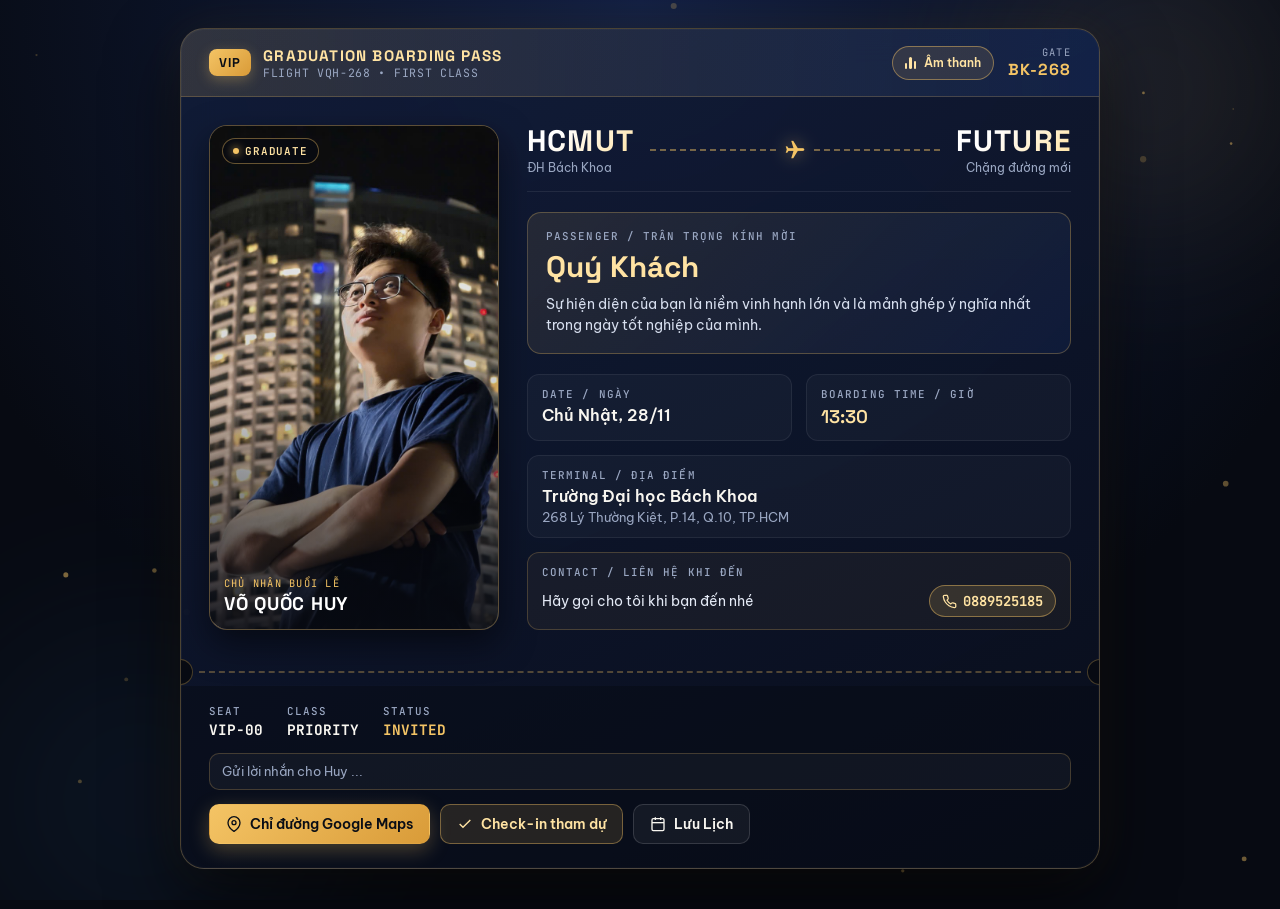
==== index.html @ 0f405ec8 "first commit" ====
<!DOCTYPE html>
<html lang="vi">

<head>
  <meta charset="UTF-8" />
  <meta name="viewport" content="width=device-width, initial-scale=1.0" />
  <title>VIP Boarding Pass — Lễ Tốt Nghiệp Võ Quốc Huy</title>
  <meta name="description"
    content="Trân trọng kính mời bạn đến chung vui trong Lễ Tốt Nghiệp của Võ Quốc Huy tại Trường Đại học Bách Khoa." />
  <link rel="preconnect" href="https://fonts.googleapis.com" />
  <link rel="preconnect" href="https://fonts.gstatic.com" crossorigin />
  <link
    href="https://fonts.googleapis.com/css2?family=Be+Vietnam+Pro:wght@300;400;500;600;700&family=JetBrains+Mono:wght@400;500;700&family=Space+Grotesk:wght@500;600;700&display=swap"
    rel="stylesheet" />
  <link rel="stylesheet" href="styles.css" />
</head>

<body>
  <!-- Ambient Night Skyline & Gold Bokeh Background -->
  <div class="bg-ambient" aria-hidden="true">
    <div class="glow glow-gold"></div>
    <div class="glow glow-navy"></div>
    <canvas id="bokehCanvas"></canvas>
  </div>

  <main class="stage">
    <div class="pass-wrapper">
      <article class="boarding-pass" id="boardingPass" aria-label="Thiệp mời tốt nghiệp VIP Boarding Pass">
        <!-- Top Airline Strip -->
        <header class="pass-header">
          <div class="brand">
            <span class="brand-badge">VIP</span>
            <div class="brand-text">
              <span class="brand-title">GRADUATION BOARDING PASS</span>
              <span class="brand-sub">FLIGHT VQH-268 • FIRST CLASS</span>
            </div>
          </div>
          <div class="header-right">
            <button type="button" class="sound-btn" id="soundToggleBtn" aria-label="Tắt hoặc bật âm thanh"
              aria-pressed="true" title="Tắt / Bật âm thanh">
              <span class="eq-bars" aria-hidden="true">
                <span class="bar"></span>
                <span class="bar"></span>
                <span class="bar"></span>
              </span>
              <span class="sound-label" id="soundLabel">Âm thanh</span>
            </button>
            <div class="header-meta">
              <span class="meta-label">GATE</span>
              <span class="meta-value">BK-268</span>
            </div>
          </div>
        </header>

        <!-- Main Ticket Body -->
        <div class="pass-body">
          <!-- Left / Top: Portrait Card -->
          <div class="portrait-col">
            <div class="portrait-frame">
              <img src="IMG_2517.JPG" alt="Ảnh chân dung Võ Quốc Huy" class="portrait-img" />
              <div class="portrait-overlay"></div>
              <div class="portrait-tag">
                <span class="tag-dot"></span>
                <span>GRADUATE</span>
              </div>
              <div class="portrait-caption">
                <span class="caption-label">CHỦ NHÂN BUỔI LỄ</span>
                <strong class="caption-name">VÕ QUỐC HUY</strong>
              </div>
            </div>
          </div>

          <!-- Right / Bottom: Flight Route & Guest Info -->
          <div class="info-col">
            <!-- Route Banner -->
            <div class="route-banner">
              <div class="airport">
                <span class="airport-code">HCMUT</span>
                <span class="airport-city">ĐH Bách Khoa</span>
              </div>

              <div class="flight-path" aria-hidden="true">
                <span class="path-line"></span>
                <span class="plane-icon">
                  <svg viewBox="0 0 24 24" width="22" height="22" fill="currentColor">
                    <path
                      d="M21 16v-2l-8-5V3.5c0-.83-.67-1.5-1.5-1.5S10 2.67 10 3.5V9l-8 5v2l8-2.5V19l-2 1.5V22l3.5-1 3.5 1v-1.5L13 19v-5.5l8 2.5z" />
                  </svg>
                </span>
                <span class="path-line"></span>
              </div>

              <div class="airport airport-right">
                <span class="airport-code">FUTURE</span>
                <span class="airport-city">Chặng đường mới</span>
              </div>
            </div>

            <!-- Personalized Passenger Box -->
            <section class="passenger-box" aria-label="Thông tin khách mời">
              <div class="passenger-top">
                <span class="field-label">PASSENGER / TRÂN TRỌNG KÍNH MỜI</span>
              </div>
              <h1 class="passenger-name" id="passengerName">Quý Khách</h1>
              <p class="invite-note">
                Sự hiện diện của <span id="guestCallsign">bạn</span> là niềm vinh hạnh lớn và là mảnh ghép ý nghĩa nhất
                trong ngày tốt nghiệp của mình.
              </p>
            </section>

            <!-- Flight Details Grid -->
            <div class="details-grid">
              <div class="detail-item">
                <span class="field-label">DATE / NGÀY</span>
                <span class="field-value">Chủ Nhật, 28/11</span>
              </div>
              <div class="detail-item">
                <span class="field-label">BOARDING TIME / GIỜ</span>
                <span class="field-value highlight-gold">13:30</span>
              </div>
              <div class="detail-item detail-wide">
                <span class="field-label">TERMINAL / ĐỊA ĐIỂM</span>
                <span class="field-value">Trường Đại học Bách Khoa</span>
                <span class="field-sub">268 Lý Thường Kiệt, P.14, Q.10, TP.HCM</span>
              </div>
              <div class="detail-item detail-wide contact-item">
                <span class="field-label">CONTACT / LIÊN HỆ KHI ĐẾN</span>
                <div class="contact-row">
                  <span class="contact-msg">Hãy gọi cho tôi khi bạn đến nhé</span>
                  <a href="tel:0889525185" class="phone-link">
                    <svg viewBox="0 0 24 24" width="15" height="15" fill="none" stroke="currentColor" stroke-width="2">
                      <path
                        d="M22 16.92v3a2 2 0 0 1-2.18 2 19.79 19.79 0 0 1-8.63-3.07 19.5 19.5 0 0 1-6-6 19.79 19.79 0 0 1-3.07-8.67A2 2 0 0 1 4.11 2h3a2 2 0 0 1 2 1.72 12.84 12.84 0 0 0 .7 2.81 2 2 0 0 1-.45 2.11L8.09 9.91a16 16 0 0 0 6 6l1.27-1.27a2 2 0 0 1 2.11-.45 12.84 12.84 0 0 0 2.81.7A2 2 0 0 1 22 16.92z" />
                    </svg>
                    <span>0889525185</span>
                  </a>
                </div>
              </div>
            </div>
          </div>
        </div>

        <!-- Perforation Divider with Ticket Notches -->
        <div class="perforation" aria-hidden="true">
          <span class="notch notch-left"></span>
          <span class="dashed-line"></span>
          <span class="notch notch-right"></span>
        </div>

        <!-- Tear-off Stub / Footer Actions -->
        <footer class="pass-stub">
          <div class="stub-left">
            <div class="stub-meta-row">
              <div>
                <span class="field-label">SEAT</span>
                <span class="mono-val" id="guestSeat">VIP-00</span>
              </div>
              <div>
                <span class="field-label">CLASS</span>
                <span class="mono-val">PRIORITY</span>
              </div>
              <div>
                <span class="field-label">STATUS</span>
                <span class="mono-val status-confirmed" id="checkinStatus">INVITED</span>
              </div>
            </div>

            <div class="guest-note-row">
              <input type="text" id="guestNoteInput" class="guest-note-input" maxlength="140"
                placeholder="Gửi lời nhắn cho Huy ..." aria-label="Lời nhắn gửi Huy" />
            </div>

            <div class="action-buttons">
              <a class="btn btn-primary"
                href="https://www.google.com/maps/search/?api=1&query=Tr%C6%B0%E1%BB%9Dng+%C4%90%E1%BA%A1i+h%E1%BB%8Dc+B%C3%A1ch+Khoa+268+L%C3%BD+Th%C6%B0%E1%BB%9Dng+Ki%E1%BB%87t"
                target="_blank" rel="noopener noreferrer">
                <svg viewBox="0 0 24 24" width="16" height="16" fill="none" stroke="currentColor" stroke-width="2">
                  <path d="M21 10c0 7-9 13-9 13s-9-6-9-13a9 9 0 0 1 18 0z" />
                  <circle cx="12" cy="10" r="3" />
                </svg>
                <span>Chỉ đường Google Maps</span>
              </a>

              <button type="button" class="btn btn-secondary" id="checkinBtn">
                <svg viewBox="0 0 24 24" width="16" height="16" fill="none" stroke="currentColor" stroke-width="2">
                  <polyline points="20 6 9 17 4 12" />
                </svg>
                <span id="checkinBtnText">Check-in tham dự</span>
              </button>

              <button type="button" class="btn btn-ghost" id="calendarBtn" title="Lưu sự kiện vào lịch">
                <svg viewBox="0 0 24 24" width="16" height="16" fill="none" stroke="currentColor" stroke-width="2">
                  <rect x="3" y="4" width="18" height="18" rx="2" ry="2" />
                  <line x1="16" y1="2" x2="16" y2="6" />
                  <line x1="8" y1="2" x2="8" y2="6" />
                  <line x1="3" y1="10" x2="21" y2="10" />
                </svg>
                <span>Lưu Lịch</span>
              </button>
            </div>
          </div>

        </footer>
      </article>
    </div>
  </main>

  <div class="cursor-glow" id="cursorGlow" aria-hidden="true"></div>
  <canvas id="fireworksCanvas" aria-hidden="true"></canvas>
  <script src="guests.js"></script>
  <script src="script.js"></script>
</body>

</html>
---- styles.css ----
:root {
  --bg-deep: #070a12;
  --bg-navy: #0e172e;
  --card-top: rgba(18, 29, 58, 0.92);
  --card-bottom: rgba(9, 14, 28, 0.96);
  --gold: #f4c465;
  --gold-bright: #ffe3a3;
  --gold-dim: rgba(244, 196, 101, 0.25);
  --cyan: #4da6ff;
  --text-main: #f8f6f0;
  --text-muted: #9aa7c2;
  --border-subtle: rgba(244, 196, 101, 0.28);
  --emerald: #34d399;
}

*,
*::before,
*::after {
  box-sizing: border-box;
  margin: 0;
  padding: 0;
}

html,
body {
  min-height: 100%;
  background-color: var(--bg-deep);
  color: var(--text-main);
  font-family: "Be Vietnam Pro", -apple-system, BlinkMacSystemFont, sans-serif;
  -webkit-font-smoothing: antialiased;
  overflow-x: hidden;
}

/* Ambient Background */
.bg-ambient {
  position: fixed;
  inset: 0;
  z-index: 0;
  pointer-events: none;
  overflow: hidden;
  background: radial-gradient(circle at 50% 0%, #132145 0%, var(--bg-deep) 68%);
}

.glow {
  position: absolute;
  border-radius: 50%;
  filter: blur(90px);
  opacity: 0.45;
}

.glow-gold {
  width: 420px;
  height: 420px;
  top: -120px;
  right: -80px;
  background: radial-gradient(circle, rgba(244, 196, 101, 0.35), transparent 70%);
}

.glow-navy {
  width: 520px;
  height: 520px;
  bottom: -160px;
  left: -120px;
  background: radial-gradient(circle, rgba(77, 166, 255, 0.22), transparent 70%);
}

.cursor-glow {
  position: fixed;
  width: 320px;
  height: 320px;
  border-radius: 50%;
  pointer-events: none;
  z-index: 9998;
  mix-blend-mode: screen;
  transform: translate(-50%, -50%);
  background: radial-gradient(
    circle,
    rgba(244, 196, 101, 0.2) 0%,
    rgba(77, 166, 255, 0.08) 42%,
    transparent 72%
  );
  filter: blur(18px);
  opacity: 0;
  transition: opacity 0.3s ease;
}

#bokehCanvas {
  position: absolute;
  inset: 0;
  width: 100%;
  height: 100%;
}

#fireworksCanvas {
  position: fixed;
  inset: 0;
  width: 100%;
  height: 100%;
  z-index: 9999;
  pointer-events: none;
}

/* Stage */
.stage {
  position: relative;
  z-index: 1;
  min-height: 100vh;
  display: flex;
  align-items: center;
  justify-content: center;
  padding: 28px 16px 40px;
}

.pass-wrapper {
  width: 100%;
  max-width: 920px;
  perspective: 1400px;
}

/* Boarding Pass Card */
.boarding-pass {
  position: relative;
  background: linear-gradient(155deg, var(--card-top), var(--card-bottom));
  border: 1px solid var(--border-subtle);
  border-radius: 24px;
  box-shadow:
    0 28px 70px rgba(0, 0, 0, 0.65),
    0 0 0 1px rgba(255, 255, 255, 0.04) inset,
    0 0 48px rgba(244, 196, 101, 0.08);
  backdrop-filter: blur(18px);
  -webkit-backdrop-filter: blur(18px);
  overflow: hidden;
  animation: passEntrance 0.8s cubic-bezier(0.16, 1, 0.3, 1) forwards;
}

@keyframes passEntrance {
  from {
    opacity: 0;
    transform: translateY(24px) scale(0.98);
  }
  to {
    opacity: 1;
    transform: translateY(0) scale(1);
  }
}

/* Top Strip */
.pass-header {
  display: flex;
  align-items: center;
  justify-content: space-between;
  gap: 12px;
  padding: 16px 28px;
  background: linear-gradient(90deg, rgba(244, 196, 101, 0.14), rgba(22, 42, 90, 0.55));
  border-bottom: 1px solid rgba(244, 196, 101, 0.22);
}

.brand {
  display: flex;
  align-items: center;
  gap: 12px;
}

.brand-badge {
  display: inline-flex;
  align-items: center;
  justify-content: center;
  padding: 5px 10px;
  border-radius: 8px;
  background: linear-gradient(135deg, var(--gold), #d99b38);
  color: #090d16;
  font-family: "Space Grotesk", sans-serif;
  font-weight: 700;
  font-size: 0.8rem;
  letter-spacing: 0.08em;
  box-shadow: 0 4px 14px rgba(244, 196, 101, 0.3);
}

.brand-text {
  display: flex;
  flex-direction: column;
}

.brand-title {
  font-family: "Space Grotesk", sans-serif;
  font-weight: 700;
  font-size: 0.95rem;
  letter-spacing: 0.08em;
  color: var(--gold-bright);
}

.brand-sub {
  font-family: "JetBrains Mono", monospace;
  font-size: 0.72rem;
  color: var(--text-muted);
  letter-spacing: 0.06em;
}

.header-right {
  display: flex;
  align-items: center;
  gap: 14px;
}

.sound-btn {
  display: inline-flex;
  align-items: center;
  gap: 8px;
  height: 34px;
  padding: 0 12px;
  border-radius: 999px;
  border: 1px solid rgba(244, 196, 101, 0.45);
  background: rgba(244, 196, 101, 0.12);
  color: var(--gold-bright);
  font-family: "Be Vietnam Pro", sans-serif;
  font-size: 0.76rem;
  font-weight: 600;
  cursor: pointer;
  -webkit-tap-highlight-color: transparent;
  transition: background 0.2s ease, transform 0.15s ease, border-color 0.2s ease, box-shadow 0.2s ease;
}

.sound-btn:hover,
.sound-btn:active {
  background: rgba(244, 196, 101, 0.24);
  border-color: var(--gold);
  box-shadow: 0 0 14px rgba(244, 196, 101, 0.25);
}

.sound-btn:active {
  transform: scale(0.95);
}

.eq-bars {
  display: inline-flex;
  align-items: flex-end;
  gap: 2px;
  height: 13px;
}

.eq-bars .bar {
  width: 2.5px;
  border-radius: 2px;
  background: currentColor;
  animation: eqPulse 0.9s ease-in-out infinite alternate;
}

.eq-bars .bar:nth-child(1) {
  height: 6px;
  animation-delay: 0s;
}

.eq-bars .bar:nth-child(2) {
  height: 12px;
  animation-delay: 0.25s;
}

.eq-bars .bar:nth-child(3) {
  height: 8px;
  animation-delay: 0.5s;
}

@keyframes eqPulse {
  from {
    transform: scaleY(0.35);
  }
  to {
    transform: scaleY(1);
  }
}

.sound-btn.muted {
  color: var(--text-muted);
  border-color: rgba(255, 255, 255, 0.18);
  background: rgba(7, 10, 18, 0.55);
  box-shadow: none;
}

.sound-btn.muted .eq-bars .bar {
  animation: none;
  height: 3px;
  opacity: 0.5;
}

.header-meta {
  text-align: right;
}

.meta-label {
  display: block;
  font-family: "JetBrains Mono", monospace;
  font-size: 0.65rem;
  color: var(--text-muted);
  letter-spacing: 0.12em;
}

.meta-value {
  font-family: "Space Grotesk", sans-serif;
  font-weight: 700;
  font-size: 1rem;
  color: var(--gold);
  letter-spacing: 0.06em;
}

/* Main Body */
.pass-body {
  display: grid;
  grid-template-columns: 290px 1fr;
  gap: 28px;
  padding: 28px;
}

/* Portrait Column */
.portrait-col {
  display: flex;
}

.portrait-frame {
  position: relative;
  width: 100%;
  min-height: 360px;
  border-radius: 18px;
  overflow: hidden;
  border: 1px solid rgba(244, 196, 101, 0.35);
  box-shadow: 0 14px 34px rgba(0, 0, 0, 0.5);
  background: #0b101f;
}

.portrait-img {
  width: 100%;
  height: 100%;
  object-fit: cover;
  object-position: center 15%;
  display: block;
  transition: transform 0.6s ease;
}

.portrait-frame:hover .portrait-img {
  transform: scale(1.03);
}

.portrait-overlay {
  position: absolute;
  inset: 0;
  background: linear-gradient(
    to top,
    rgba(7, 10, 18, 0.92) 0%,
    rgba(7, 10, 18, 0.2) 45%,
    transparent 100%
  );
  pointer-events: none;
}

.portrait-tag {
  position: absolute;
  top: 12px;
  left: 12px;
  display: inline-flex;
  align-items: center;
  gap: 6px;
  padding: 5px 10px;
  border-radius: 999px;
  background: rgba(7, 10, 18, 0.72);
  border: 1px solid rgba(244, 196, 101, 0.4);
  backdrop-filter: blur(8px);
  font-family: "JetBrains Mono", monospace;
  font-size: 0.68rem;
  font-weight: 600;
  letter-spacing: 0.08em;
  color: var(--gold-bright);
}

.tag-dot {
  width: 6px;
  height: 6px;
  border-radius: 50%;
  background: var(--gold);
  box-shadow: 0 0 8px var(--gold);
}

.portrait-caption {
  position: absolute;
  bottom: 14px;
  left: 14px;
  right: 14px;
  display: flex;
  flex-direction: column;
  gap: 2px;
}

.caption-label {
  font-family: "JetBrains Mono", monospace;
  font-size: 0.65rem;
  letter-spacing: 0.12em;
  color: var(--gold);
}

.caption-name {
  font-family: "Space Grotesk", sans-serif;
  font-size: 1.15rem;
  font-weight: 700;
  letter-spacing: 0.04em;
  color: #ffffff;
}

/* Info Column */
.info-col {
  display: flex;
  flex-direction: column;
  justify-content: space-between;
  gap: 20px;
}

/* Route Banner */
.route-banner {
  display: flex;
  align-items: center;
  justify-content: space-between;
  gap: 16px;
  padding-bottom: 16px;
  border-bottom: 1px solid rgba(255, 255, 255, 0.08);
}

.airport {
  display: flex;
  flex-direction: column;
}

.airport-right {
  text-align: right;
}

.airport-code {
  font-family: "Space Grotesk", sans-serif;
  font-size: 1.85rem;
  font-weight: 700;
  letter-spacing: 0.04em;
  line-height: 1.1;
  background: linear-gradient(135deg, #ffffff 30%, var(--gold-bright) 100%);
  -webkit-background-clip: text;
  background-clip: text;
  color: transparent;
}

.airport-city {
  font-size: 0.78rem;
  color: var(--text-muted);
  margin-top: 2px;
}

.flight-path {
  flex: 1;
  display: flex;
  align-items: center;
  gap: 8px;
  color: var(--gold);
}

.path-line {
  flex: 1;
  height: 1px;
  border-top: 2px dashed rgba(244, 196, 101, 0.45);
}

.plane-icon {
  display: inline-flex;
  transform: rotate(90deg);
  color: var(--gold);
  filter: drop-shadow(0 0 8px rgba(244, 196, 101, 0.55));
}

/* Passenger Box */
.passenger-box {
  padding: 16px 18px;
  border-radius: 14px;
  background: linear-gradient(135deg, rgba(244, 196, 101, 0.1), rgba(22, 42, 90, 0.35));
  border: 1px solid rgba(244, 196, 101, 0.28);
}

.passenger-top {
  display: flex;
  align-items: center;
  justify-content: space-between;
  gap: 8px;
  flex-wrap: wrap;
}

.field-label {
  display: block;
  font-family: "JetBrains Mono", monospace;
  font-size: 0.68rem;
  font-weight: 500;
  letter-spacing: 0.1em;
  color: var(--text-muted);
  text-transform: uppercase;
}

.guest-id-pill {
  font-family: "JetBrains Mono", monospace;
  font-size: 0.72rem;
  font-weight: 700;
  padding: 3px 9px;
  border-radius: 6px;
  background: rgba(7, 10, 18, 0.75);
  border: 1px solid rgba(244, 196, 101, 0.4);
  color: var(--gold);
}

.passenger-name {
  margin-top: 6px;
  font-family: "Space Grotesk", "Be Vietnam Pro", sans-serif;
  font-size: clamp(1.35rem, 2.5vw, 1.85rem);
  font-weight: 700;
  color: var(--gold-bright);
  line-height: 1.25;
}

.invite-note {
  margin-top: 8px;
  font-size: 0.88rem;
  line-height: 1.55;
  color: #d6deee;
}

/* Details Grid */
.details-grid {
  display: grid;
  grid-template-columns: repeat(2, 1fr);
  gap: 14px;
}

.detail-item {
  padding: 12px 14px;
  border-radius: 12px;
  background: rgba(255, 255, 255, 0.03);
  border: 1px solid rgba(255, 255, 255, 0.07);
}

.detail-wide {
  grid-column: 1 / -1;
}

.field-value {
  display: block;
  margin-top: 4px;
  font-size: 1rem;
  font-weight: 600;
  color: var(--text-main);
}

.highlight-gold {
  color: var(--gold-bright);
  font-family: "Space Grotesk", sans-serif;
  font-size: 1.15rem;
}

.field-sub {
  display: block;
  margin-top: 3px;
  font-size: 0.82rem;
  color: var(--text-muted);
}

/* Contact Row */
.contact-item {
  border-color: rgba(244, 196, 101, 0.22);
  background: rgba(244, 196, 101, 0.05);
}

.contact-row {
  margin-top: 6px;
  display: flex;
  align-items: center;
  justify-content: space-between;
  flex-wrap: wrap;
  gap: 10px;
}

.contact-msg {
  font-size: 0.9rem;
  color: #e4eaf6;
}

.phone-link {
  display: inline-flex;
  align-items: center;
  gap: 6px;
  padding: 6px 12px;
  border-radius: 999px;
  background: rgba(244, 196, 101, 0.14);
  border: 1px solid rgba(244, 196, 101, 0.45);
  color: var(--gold-bright);
  font-family: "JetBrains Mono", monospace;
  font-size: 0.86rem;
  font-weight: 700;
  text-decoration: none;
  transition: background 0.2s ease, transform 0.15s ease, box-shadow 0.2s ease;
}

.phone-link:hover,
.phone-link:active {
  background: rgba(244, 196, 101, 0.26);
  box-shadow: 0 0 14px rgba(244, 196, 101, 0.28);
}

.phone-link:active {
  transform: scale(0.96);
}

/* Perforation Divider */
.perforation {
  position: relative;
  display: flex;
  align-items: center;
  height: 28px;
}

.dashed-line {
  width: 100%;
  border-top: 2px dashed rgba(244, 196, 101, 0.3);
  margin: 0 18px;
}

.notch {
  position: absolute;
  width: 26px;
  height: 26px;
  border-radius: 50%;
  background: var(--bg-deep);
  border: 1px solid var(--border-subtle);
  z-index: 2;
}

.notch-left {
  left: -14px;
}

.notch-right {
  right: -14px;
}

/* Stub Footer */
.pass-stub {
  display: flex;
  align-items: center;
  justify-content: space-between;
  gap: 24px;
  padding: 18px 28px 24px;
  background: rgba(6, 9, 18, 0.45);
}

.stub-left {
  flex: 1;
  display: flex;
  flex-direction: column;
  gap: 14px;
}

.stub-meta-row {
  display: flex;
  flex-wrap: wrap;
  gap: 24px;
}

.mono-val {
  display: block;
  margin-top: 2px;
  font-family: "JetBrains Mono", monospace;
  font-size: 0.9rem;
  font-weight: 700;
  color: var(--text-main);
}

.status-confirmed {
  color: var(--gold);
}

.status-checked {
  color: var(--emerald);
}

/* Guest Note Input */
.guest-note-row {
  display: flex;
  flex-direction: column;
  gap: 4px;
}

.guest-note-input {
  width: 100%;
  padding: 9px 12px;
  border-radius: 10px;
  background: rgba(255, 255, 255, 0.04);
  border: 1px solid rgba(244, 196, 101, 0.22);
  color: var(--text-main);
  font-family: "Be Vietnam Pro", sans-serif;
  font-size: 0.84rem;
  outline: none;
  transition: border-color 0.2s ease, background 0.2s ease;
}

.guest-note-input::placeholder {
  color: var(--text-muted);
}

.guest-note-input:focus {
  border-color: var(--gold);
  background: rgba(255, 255, 255, 0.07);
}

.sync-hint {
  min-height: 16px;
  font-size: 0.74rem;
  color: var(--text-muted);
}

.sync-hint.ok {
  color: var(--emerald);
}

.sync-hint.err {
  color: #f87171;
}

/* Buttons */
.action-buttons {
  display: flex;
  flex-wrap: wrap;
  gap: 10px;
}

.btn {
  display: inline-flex;
  align-items: center;
  justify-content: center;
  gap: 8px;
  padding: 10px 16px;
  border-radius: 10px;
  font-family: "Be Vietnam Pro", sans-serif;
  font-size: 0.85rem;
  font-weight: 600;
  text-decoration: none;
  cursor: pointer;
  border: 1px solid transparent;
  transition: transform 0.18s ease, box-shadow 0.18s ease, background 0.18s ease;
}

.btn:active {
  transform: scale(0.97);
}

.btn-primary {
  background: linear-gradient(135deg, var(--gold), #d99b38);
  color: #090d16;
  box-shadow: 0 6px 20px rgba(244, 196, 101, 0.28);
}

.btn-primary:hover {
  transform: translateY(-1px);
  box-shadow: 0 10px 26px rgba(244, 196, 101, 0.4);
}

.btn-secondary {
  background: rgba(244, 196, 101, 0.12);
  border-color: rgba(244, 196, 101, 0.4);
  color: var(--gold-bright);
}

.btn-secondary:hover {
  background: rgba(244, 196, 101, 0.22);
}

.btn-secondary.checked {
  background: rgba(52, 211, 153, 0.15);
  border-color: rgba(52, 211, 153, 0.5);
  color: var(--emerald);
}

.btn-ghost {
  background: rgba(255, 255, 255, 0.05);
  border-color: rgba(255, 255, 255, 0.14);
  color: var(--text-main);
}

.btn-ghost:hover {
  background: rgba(255, 255, 255, 0.1);
}

/* Barcode */
.stub-right {
  display: flex;
  flex-direction: column;
  align-items: center;
  padding: 10px 14px;
  border-radius: 12px;
  background: rgba(255, 255, 255, 0.04);
  border: 1px solid rgba(255, 255, 255, 0.08);
}

.barcode {
  width: 168px;
  height: 48px;
  color: var(--text-main);
}

.barcode-text {
  margin-top: 6px;
  font-family: "JetBrains Mono", monospace;
  font-size: 0.68rem;
  letter-spacing: 0.14em;
  color: var(--text-muted);
}

/* Responsive Mobile */
@media (max-width: 780px) {
  .pass-header {
    padding: 14px 16px;
  }

  .brand-title {
    font-size: 0.82rem;
  }

  .sound-btn {
    padding: 0 10px;
    font-size: 0.72rem;
  }

  .pass-body {
    grid-template-columns: 1fr;
    gap: 20px;
    padding: 18px;
  }

  .portrait-frame {
    min-height: 300px;
    max-height: 380px;
  }

  .airport-code {
    font-size: 1.45rem;
  }

  .pass-stub {
    flex-direction: column;
    align-items: stretch;
    padding: 16px 18px 22px;
  }

  .action-buttons .btn {
    flex: 1 1 auto;
  }

  .stub-right {
    width: 100%;
  }
}
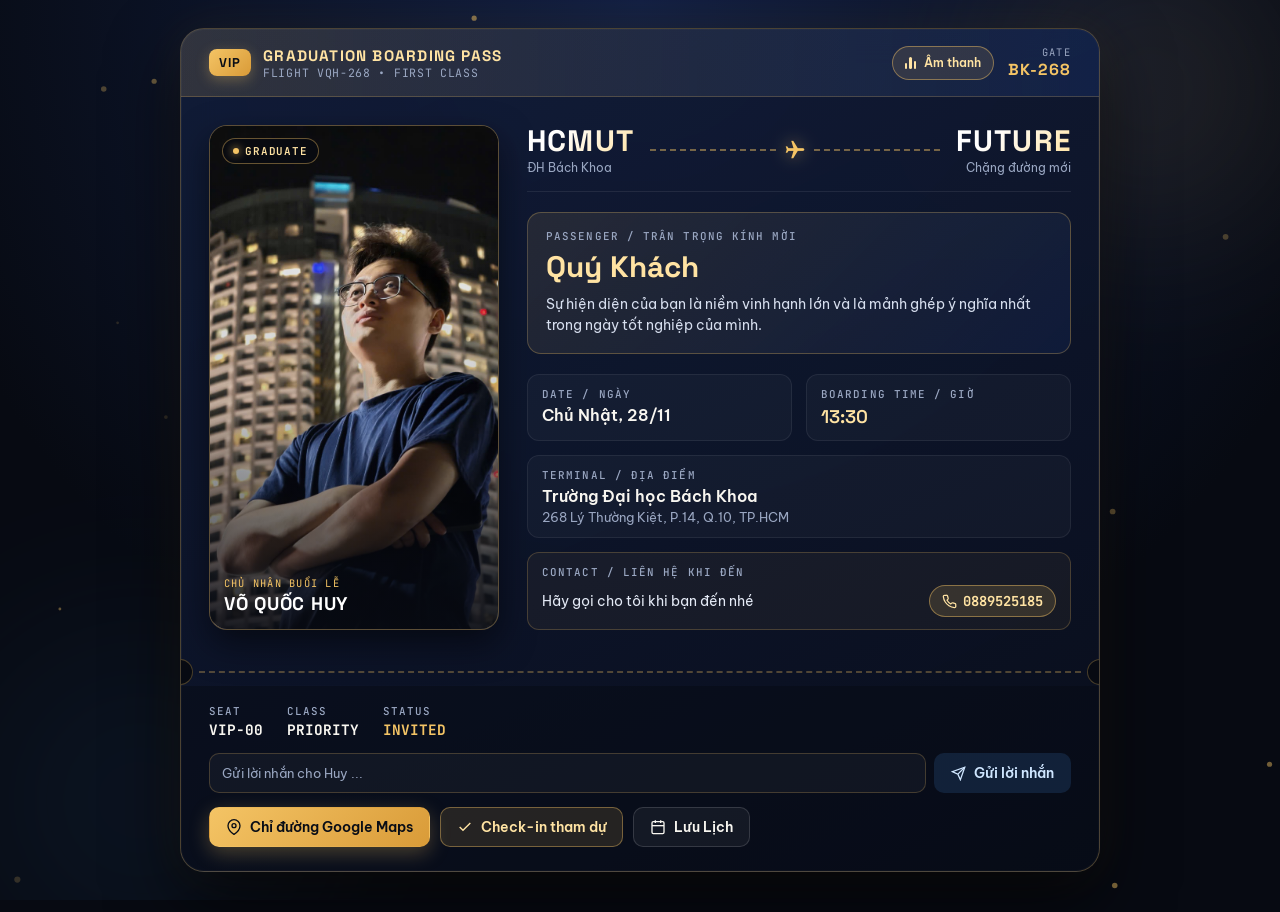
==== commit b02cc3b7: "add send button" ====
--- a/index.html
+++ b/index.html
@@ -168,6 +168,13 @@
             <div class="guest-note-row">
               <input type="text" id="guestNoteInput" class="guest-note-input" maxlength="140"
                 placeholder="Gửi lời nhắn cho Huy ..." aria-label="Lời nhắn gửi Huy" />
+              <button type="button" class="btn btn-note" id="sendNoteBtn">
+                <svg viewBox="0 0 24 24" width="15" height="15" fill="none" stroke="currentColor" stroke-width="2">
+                  <line x1="22" y1="2" x2="11" y2="13" />
+                  <polygon points="22 2 15 22 11 13 2 9 22 2" />
+                </svg>
+                <span id="sendNoteBtnText">Gửi lời nhắn</span>
+              </button>
             </div>
 
             <div class="action-buttons">
--- a/styles.css
+++ b/styles.css
@@ -682,12 +682,15 @@
 /* Guest Note Input */
 .guest-note-row {
   display: flex;
-  flex-direction: column;
-  gap: 4px;
+  flex-direction: row;
+  align-items: stretch;
+  flex-wrap: wrap;
+  gap: 8px;
 }
 
 .guest-note-input {
-  width: 100%;
+  flex: 1 1 220px;
+  min-width: 0;
   padding: 9px 12px;
   border-radius: 10px;
   background: rgba(255, 255, 255, 0.04);
@@ -697,6 +700,25 @@
   font-size: 0.84rem;
   outline: none;
   transition: border-color 0.2s ease, background 0.2s ease;
+}
+
+.btn-note {
+  background: rgba(77, 166, 255, 0.14);
+  border-color: rgba(77, 166, 255, 0.42);
+  color: #cfe6ff;
+  white-space: nowrap;
+}
+
+.btn-note:hover,
+.btn-note:active {
+  background: rgba(77, 166, 255, 0.25);
+  border-color: var(--cyan);
+}
+
+.btn-note.sent {
+  background: rgba(52, 211, 153, 0.16);
+  border-color: rgba(52, 211, 153, 0.5);
+  color: var(--emerald);
 }
 
 .guest-note-input::placeholder {
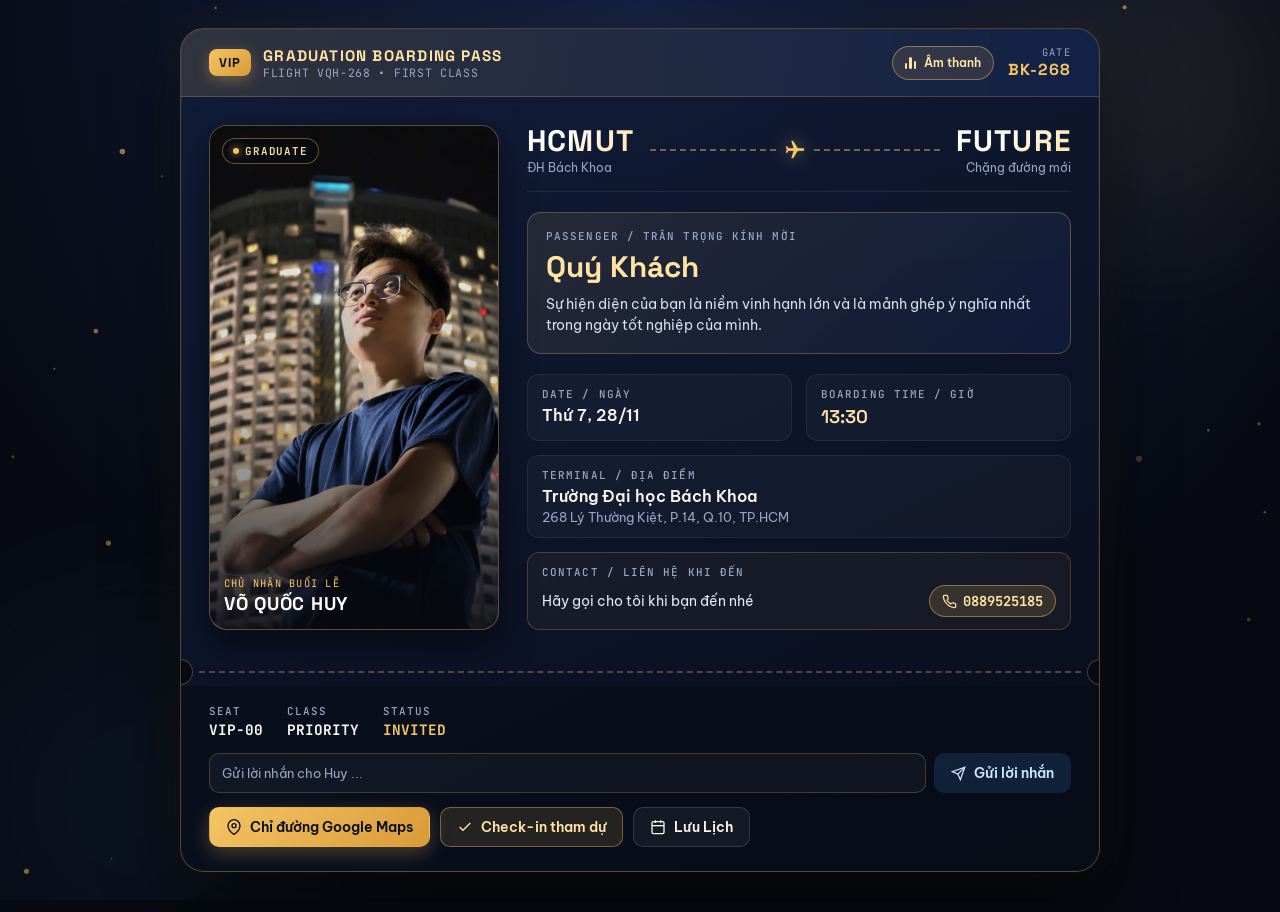
==== commit 458b34a1: "Update flight date from Sunday to Saturday" ====
--- a/index.html
+++ b/index.html
@@ -112,7 +112,7 @@
             <div class="details-grid">
               <div class="detail-item">
                 <span class="field-label">DATE / NGÀY</span>
-                <span class="field-value">Chủ Nhật, 28/11</span>
+                <span class="field-value">Thứ 7, 28/11</span>
               </div>
               <div class="detail-item">
                 <span class="field-label">BOARDING TIME / GIỜ</span>
@@ -218,4 +218,4 @@
   <script src="script.js"></script>
 </body>
 
-</html>+</html>
--- a/styles.css
+++ b/styles.css
@@ -703,6 +703,8 @@
 }
 
 .btn-note {
+  position: relative;
+  overflow: visible;
   background: rgba(77, 166, 255, 0.14);
   border-color: rgba(77, 166, 255, 0.42);
   color: #cfe6ff;
@@ -716,9 +718,50 @@
 }
 
 .btn-note.sent {
-  background: rgba(52, 211, 153, 0.16);
-  border-color: rgba(52, 211, 153, 0.5);
-  color: var(--emerald);
+  background: rgba(52, 211, 153, 0.22);
+  border-color: var(--emerald);
+  color: #a7f3d0;
+  box-shadow: 0 0 22px rgba(52, 211, 153, 0.45);
+  animation: noteSuccessPop 0.45s cubic-bezier(0.16, 1, 0.3, 1);
+}
+
+.btn-note.sent::after {
+  content: "";
+  position: absolute;
+  inset: -4px;
+  border-radius: 12px;
+  border: 2px solid var(--emerald);
+  opacity: 0;
+  pointer-events: none;
+  animation: noteRipple 0.7s ease-out forwards;
+}
+
+.guest-note-input.sent {
+  border-color: var(--emerald);
+  box-shadow: 0 0 14px rgba(52, 211, 153, 0.25);
+}
+
+@keyframes noteSuccessPop {
+  0% {
+    transform: scale(0.94);
+  }
+  50% {
+    transform: scale(1.06);
+  }
+  100% {
+    transform: scale(1);
+  }
+}
+
+@keyframes noteRipple {
+  0% {
+    transform: scale(0.95);
+    opacity: 0.9;
+  }
+  100% {
+    transform: scale(1.25);
+    opacity: 0;
+  }
 }
 
 .guest-note-input::placeholder {
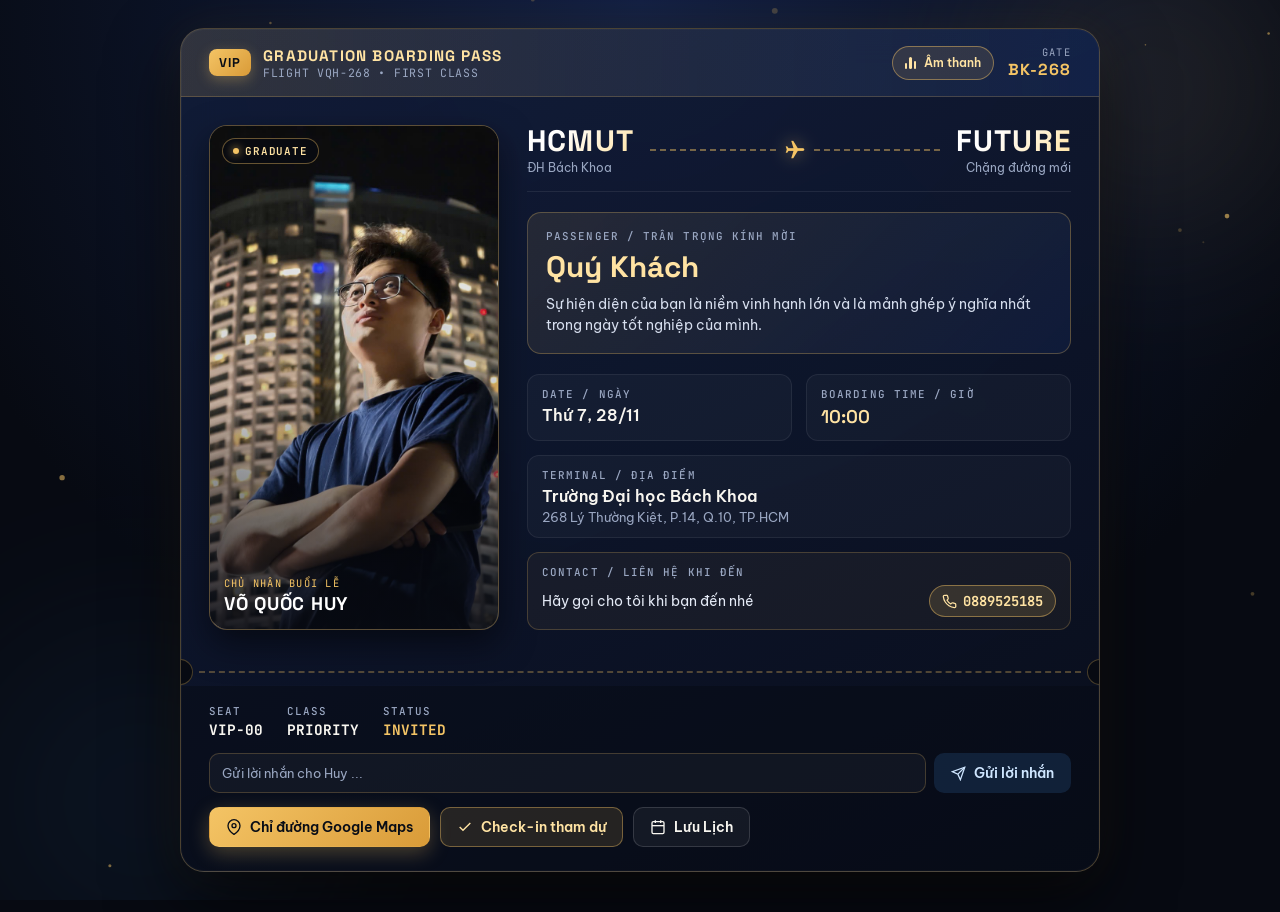
==== commit 6d9e5268: "Update boarding time from 13:30 to 10:00" ====
--- a/index.html
+++ b/index.html
@@ -116,7 +116,7 @@
               </div>
               <div class="detail-item">
                 <span class="field-label">BOARDING TIME / GIỜ</span>
-                <span class="field-value highlight-gold">13:30</span>
+                <span class="field-value highlight-gold">10:00</span>
               </div>
               <div class="detail-item detail-wide">
                 <span class="field-label">TERMINAL / ĐỊA ĐIỂM</span>
